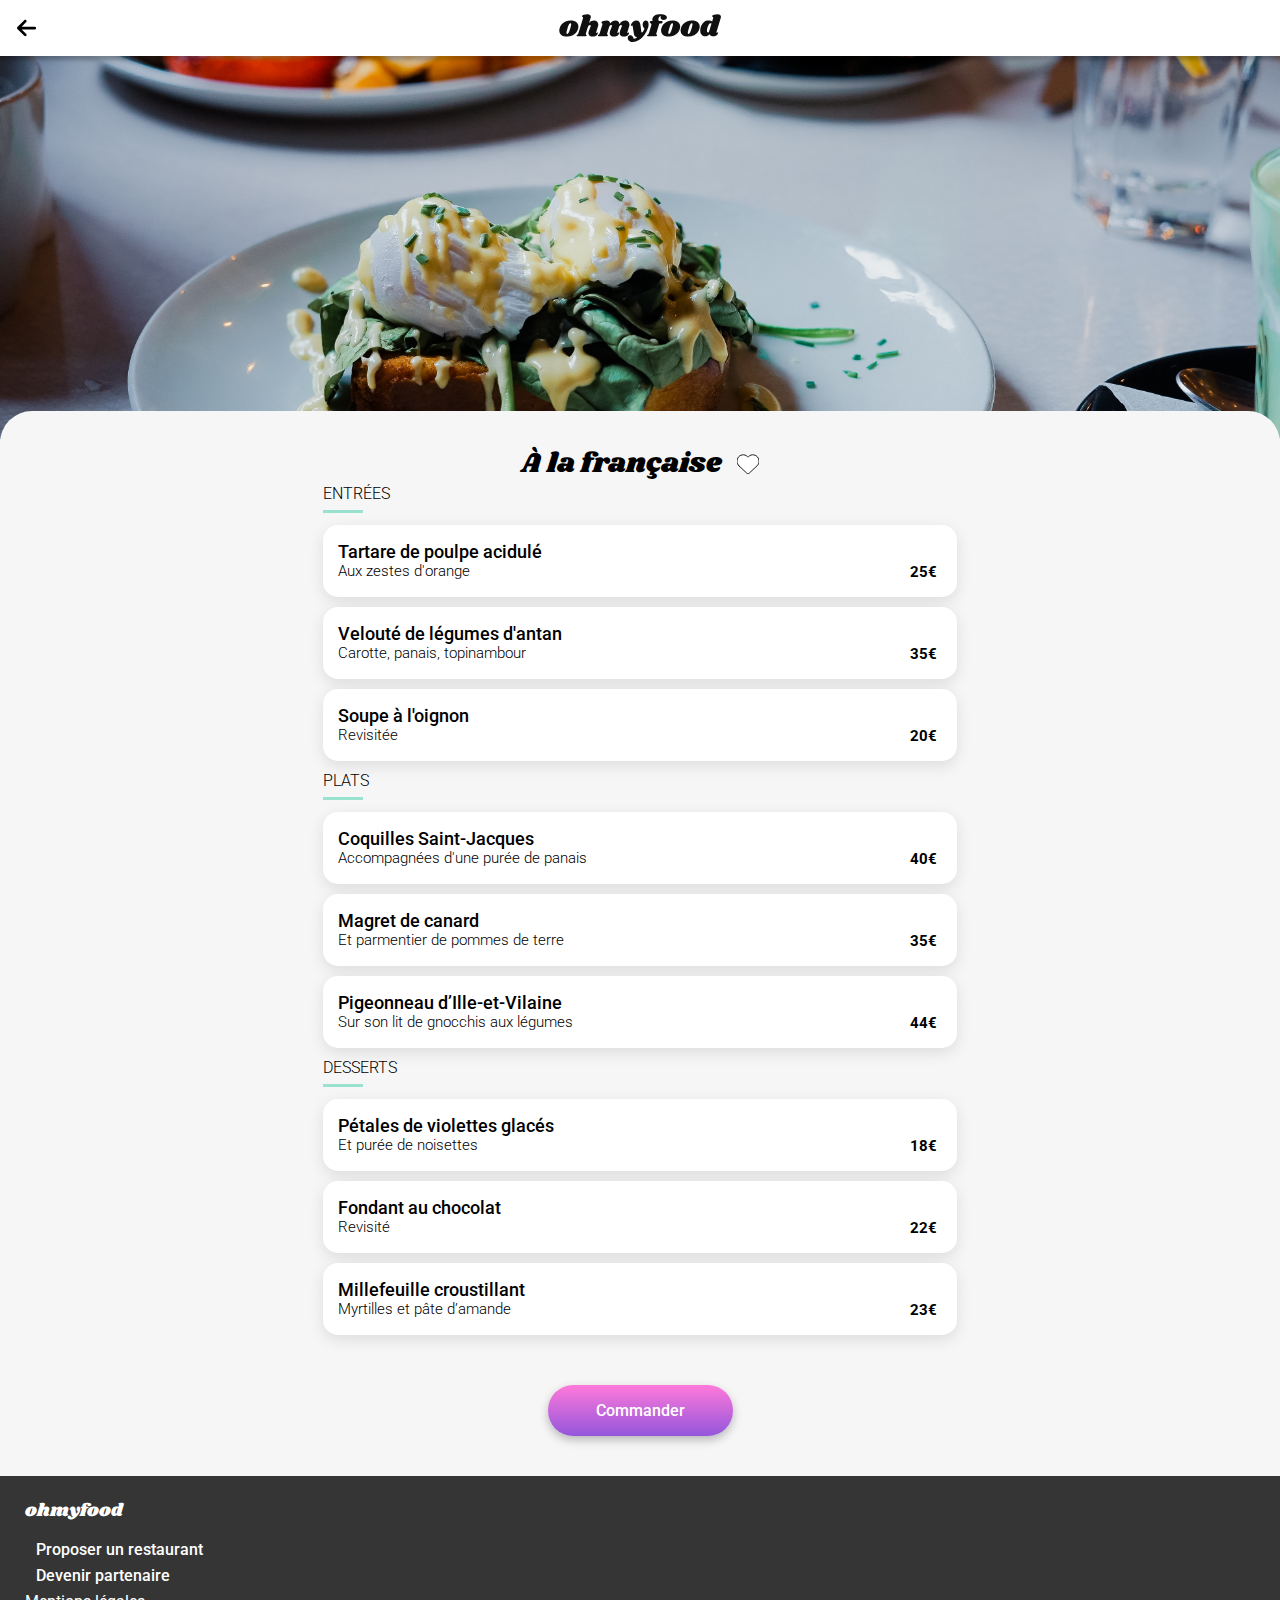
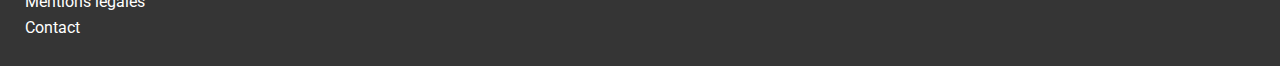
==== restaurants/lafrançaise.html @ aefb4f7b "Corriger les erreurs pour le validator W3c" ====
<!DOCTYPE html>
<html lang="fr">

<head>
    <meta charset="UTF-8">
    <meta name="viewport" content="width=device-width, initial-scale=1.0">
    <title>Projet 3</title>
    <link rel="preconnect" href="https://fonts.googleapis.com">
    <link rel="preconnect" href="https://fonts.gstatic.com" crossorigin>
    <link href="https://fonts.googleapis.com/css2?family=Roboto&family=Shrikhand&display=swap" rel="stylesheet"> 
    <link rel="stylesheet" href="https://cdnjs.cloudflare.com/ajax/libs/font-awesome/6.5.1/css/all.min.css" integrity="sha512-DTOQO9RWCH3ppGqcWaEA1BIZOC6xxalwEsw9c2QQeAIftl+Vegovlnee1c9QX4TctnWMn13TZye+giMm8e2LwA==" crossorigin="anonymous" referrerpolicy="no-referrer" />
    <link rel="stylesheet" href="../sass/main.css">
</head>
<body>
    <header class="header__restaurant">
        <a href="../index.html" class="header__restaurant__link">
            <svg xmlns="http://www.w3.org/2000/svg" viewBox="0 0 448 512">
                <path d="M9.4 233.4c-12.5 12.5-12.5 32.8 0 45.3l160 160c12.5 12.5 32.8 12.5 45.3 0s12.5-32.8 0-45.3L109.2 288 416 288c17.7 0 32-14.3 32-32s-14.3-32-32-32l-306.7 0L214.6 118.6c12.5-12.5 12.5-32.8 0-45.3s-32.8-12.5-45.3 0l-160 160z"/>
            </svg>
        </a> 
        <article class="header__restaurant__logo">
            <img src="../images/logo/ohmyfood@2x.svg" alt="logo" width="162" height="44">
        </article>
    </header>
    <main class="restaurants">
       <div class="restaurants__hero">
            <img src="../images/restaurants/toa-heftiba-DQKerTsQwi0-unsplash.jpg" alt="Assiete avec un plat et une main qui la tient" height="275">
       </div>
       <section class="restaurants__menu">
            <article class="restaurants__menu__headline">
                <h1 class="restaurants__menu__headline__title">À la française</h1>
                <input type="checkbox" class="restaurants__menu__headline__checkbox" id="checkbox1" />
                    <label for="checkbox1">   
                        <svg xmlns="http://www.w3.org/2000/svg" viewBox="0 0 512 512">
                            <path fill="white" stroke="black" stroke-width="20" stroke-linecap="round" stroke-linejoin="round" stroke-miterlimit="10" d="M47.6 300.4L228.3 469.1c7.5 7 17.4 10.9 27.7 10.9s20.2-3.9 27.7-10.9L464.4 300.4c30.4-28.3 47.6-68 47.6-109.5v-5.8c0-69.9-50.5-129.5-119.4-141C347 36.5 300.6 51.4 268 84L256 96 244 84c-32.6-32.6-79-47.5-124.6-39.9C50.5 55.6 0 115.2 0 185.1v5.8c0 41.5 17.2 81.2 47.6 109.5z"/>
                            <defs>
                                <linearGradient id="gradient-horizontal" x2="0" y2="1">
                                    <stop offset="0%" stop-color="#9356dc" />
                                    <stop offset="100%" stop-color="#ff79da" />
                                </linearGradient>
                            </defs>
                        </svg>
                    </label>
            </article>
            <article class="restaurants__menu__entree">
                <h2 class="restaurants__menu__entree__title">Entrées</h2>
                <input type="checkbox" class="restaurants__menu__entree__checkbox" id="checkboxentree1"/>
                <label for="checkboxentree1" class="restaurants__menu__entree__card">
                    <span class="restaurants__menu__entree__card__info">
                        <span class="restaurants__menu__entree__card__info__title">Tartare de poulpe acidulé</span>
                        <span class="restaurants__menu__entree__card__info__subtitle">Aux zestes d'orange</span>
                    </span>
                    <span class="restaurants__menu__entree__card__price">
                        <span>25€</span>
                    </span>
                    <span class="restaurants__menu__entree__card__check">
                        <i class="fa-solid fa-circle-check"></i>
                    </span>
                </label>
                <input type="checkbox" class="restaurants__menu__entree__checkbox" id="checkboxentree2"/>
                <label for="checkboxentree2" class="restaurants__menu__entree__card">
                    <span class="restaurants__menu__entree__card__info">
                        <span class="restaurants__menu__entree__card__info__title">Velouté de légumes d'antan</span>
                        <span class="restaurants__menu__entree__card__info__subtitle">Carotte, panais, topinambour</span>
                    </span>
                    <span class="restaurants__menu__entree__card__price">
                        <span>35€</span>
                    </span>
                    <span class="restaurants__menu__entree__card__check">
                        <i class="fa-solid fa-circle-check"></i>
                    </span>
                </label>
                <input type="checkbox" class="restaurants__menu__entree__checkbox" id="checkboxentree3"/>
                <label for="checkboxentree3" class="restaurants__menu__entree__card">
                    <span class="restaurants__menu__entree__card__info">
                        <span class="restaurants__menu__entree__card__info__title">Soupe à l'oignon</span>
                        <span class="restaurants__menu__entree__card__info__subtitle">Revisitée</span>
                    </span>
                    <span class="restaurants__menu__entree__card__price">
                        <span>20€</span>
                    </span>
                    <span class="restaurants__menu__entree__card__check">
                        <i class="fa-solid fa-circle-check"></i>
                    </span>
                </label>
            </article>
            <article class="restaurants__menu__main">
                <h2 class="restaurants__menu__main__title">Plats</h2>
                <input type="checkbox" class="restaurants__menu__main__checkbox" id="checkboxmain1"/>
                <label for="checkboxmain1" class="restaurants__menu__main__card">
                    <span class="restaurants__menu__main__card__info">
                        <span class="restaurants__menu__main__card__info__title">Coquilles Saint-Jacques</span>
                        <span class="restaurants__menu__main__card__info__subtitle">Accompagnées d'une purée de panais</span>
                    </span>
                    <span class="restaurants__menu__main__card__price">
                        <span>40€</span>
                    </span>
                    <span class="restaurants__menu__main__card__check">
                        <i class="fa-solid fa-circle-check"></i>
                    </span>
                </label>
                <input type="checkbox" class="restaurants__menu__main__checkbox" id="checkboxmain2"/>
                <label for="checkboxmain2" class="restaurants__menu__main__card">
                    <span class="restaurants__menu__main__card__info">
                        <span class="restaurants__menu__main__card__info__title">Magret de canard</span>
                        <span class="restaurants__menu__main__card__info__subtitle">Et parmentier de pommes de terre</span>
                    </span>
                    <span class="restaurants__menu__main__card__price">
                        <span>35€</span>
                    </span>
                    <span class="restaurants__menu__main__card__check">
                        <i class="fa-solid fa-circle-check"></i>
                    </span>
                </label>
                <input type="checkbox" class="restaurants__menu__main__checkbox" id="checkboxmain3"/>
                <label for="checkboxmain3" class="restaurants__menu__main__card">
                    <span class="restaurants__menu__main__card__info">
                        <span class="restaurants__menu__main__card__info__title">Pigeonneau d’Ille-et-Vilaine</span>
                        <span class="restaurants__menu__main__card__info__subtitle">Sur son lit de gnocchis aux légumes</span>
                    </span>
                    <span class="restaurants__menu__main__card__price">
                        <span>44€</span>
                    </span>
                    <span class="restaurants__menu__main__card__check">
                        <i class="fa-solid fa-circle-check"></i>
                    </span>
                </label>
            </article>
            <article class="restaurants__menu__dessert">
                <h2 class="restaurants__menu__dessert__title">Desserts</h2>
                <input type="checkbox" class="restaurants__menu__dessert__checkbox" id="checkboxdessert1"/>
                <label for="checkboxdessert1" class="restaurants__menu__dessert__card">
                    <span class="restaurants__menu__dessert__card__info">
                        <span class="restaurants__menu__dessert__card__info__title">Pétales de violettes glacés</span>
                        <span class="restaurants__menu__dessert__card__info__subtitle">Et purée de noisettes</span>
                    </span>
                    <span class="restaurants__menu__dessert__card__price">
                        <span>18€</span>
                    </span>
                    <span class="restaurants__menu__dessert__card__check">
                        <i class="fa-solid fa-circle-check"></i>
                    </span>
                </label>
                <input type="checkbox" class="restaurants__menu__dessert__checkbox" id="checkboxdessert2"/>
                <label for="checkboxdessert2" class="restaurants__menu__dessert__card">
                    <span class="restaurants__menu__dessert__card__info">
                        <span class="restaurants__menu__dessert__card__info__title">Fondant au chocolat</span>
                        <span class="restaurants__menu__dessert__card__info__subtitle">Revisité</span>
                    </span>
                    <span class="restaurants__menu__dessert__card__price">
                        <span>22€</span>
                    </span>
                    <span class="restaurants__menu__dessert__card__check">
                        <i class="fa-solid fa-circle-check"></i>
                    </span>
                </label>
                <input type="checkbox" class="restaurants__menu__dessert__checkbox" id="checkboxdessert3"/>
                <label for="checkboxdessert3" class="restaurants__menu__dessert__card">
                    <span class="restaurants__menu__dessert__card__info">
                        <span class="restaurants__menu__dessert__card__info__title">Millefeuille croustillant</span>
                        <span class="restaurants__menu__dessert__card__info__subtitle">Myrtilles et pâte d’amande</span>
                    </span>
                    <span class="restaurants__menu__dessert__card__price">
                        <span>23€</span>
                    </span>
                    <span class="restaurants__menu__dessert__card__check">
                        <i class="fa-solid fa-circle-check"></i>
                    </span>
                </label>
            </article>
            <a href="#" class="restaurants__menu__link">Commander</a>
       </section>
    </main>
    <footer class="footer">
        <h2 class="footer__title">ohmyfood</h2>
        <div class="footer__menu">
            <ul class="footer__menu__content">
                <li><a class="footer__menu__content--gras" href="#"><span><i class="fa-solid fa-utensils"></i></span>Proposer un restaurant</a></li>
                <li><a class="footer__menu__content--gras" href="#"><span><i class="fa-solid fa-handshake-angle"></i></span>Devenir partenaire</a></li>
                <li><a href="#">Mentions légales</a></li>
                <li><a href="#">Contact</a></li>
            </ul>
        </div>
    </footer>
</body>
</html>
---- sass/main.css ----
@import url(https://fonts.googleapis.com/css2?family=Roboto:wght@300;400;500&family=Shrikhand&display=swap);
body {
  margin: 0;
  background-color: #F6F6F6;
}

h1, h2, h3, p {
  margin: 0;
}

h1 {
  font-family: "Roboto", sans-serif;
  font-size: 24px;
  font-weight: 700;
}

h2 {
  font-family: "Roboto", sans-serif;
  font-size: 24px;
  font-weight: 700;
}

h3 {
  font-family: "Roboto", sans-serif;
  font-size: 18px;
  font-weight: 700;
  color: #000;
}

p, a {
  font-family: "Roboto", sans-serif;
}

@media (min-width: 1440px) {
  section {
    max-width: 1080px;
    margin: auto;
  }
}
.loader {
  position: fixed;
  display: grid;
  inset: 0;
  z-index: 20;
  animation: start 300ms forwards 2s;
  transform-origin: center;
}
.loader__background--glass {
  height: 100vh;
  width: 100vw;
  display: flex;
  -webkit-backdrop-filter: blur(10px);
          backdrop-filter: blur(10px);
}
.loader__circle {
  margin: auto;
  width: 250px;
  height: 250px;
  border-radius: 50%;
  animation: circle 2s linear infinite;
}
.loader__circle:before, .loader__circle:after {
  content: "";
  position: absolute;
  border-radius: 50%;
  border: 7px solid transparent;
}
.loader__circle:before {
  top: 30px;
  left: 30px;
  right: 30px;
  bottom: 30px;
  border-top-color: #99e2d0;
  animation: circle 1.5s linear 4.5s infinite;
}
.loader__circle:after {
  top: 30px;
  left: 30px;
  right: 30px;
  bottom: 30px;
  border-top-color: #008766;
  animation: circle 1.5s linear infinite;
}

@keyframes circle {
  0% {
    transform: rotate(0deg);
  }
  100% {
    transform: rotate(360deg);
  }
}
@keyframes start {
  0% {
    transform: scale(1);
  }
  100% {
    transform: scale(0);
    display: none;
  }
}
.header {
  box-shadow: 0px 4px 4px 0px rgba(0, 0, 0, 0.2509803922);
  position: fixed;
  top: 0;
  left: 0;
  width: 100%;
  background-color: #fff;
  z-index: 10;
}
.header__logo {
  display: flex;
  justify-content: center;
  padding: 13px 0;
  box-shadow: 0px 2px 4px 0px rgba(0, 0, 0, 0.1490196078);
  position: relative;
  z-index: 2;
}
.header__localisation {
  display: flex;
  justify-content: center;
  background-color: #EAEAEA;
  z-index: 1;
  padding: 15px 0;
}
.header__localisation__value {
  display: flex;
  flex-direction: row;
  align-items: center;
  -moz-column-gap: 17px;
       column-gap: 17px;
}
.header__localisation__value p {
  font-family: "Roboto", sans-serif;
  font-weight: 500;
}

main {
  margin-top: 121px;
}

.hero {
  padding: 50px 20px;
  text-align: center;
}
.hero > * {
  margin-bottom: 25px;
}
.hero__title {
  margin-bottom: 26px;
}
@media (min-width: 1440px) {
  .hero__title {
    font-size: 40px;
  }
}
.hero__subtitle {
  font-family: "Roboto", sans-serif;
  font-size: 18px;
  font-weight: 300;
  color: #353535;
  line-height: 21px;
}
.hero__link {
  display: inline-block;
  text-align: center;
  text-decoration: none;
  color: #FFF;
  font-family: "Roboto", sans-serif;
  font-size: 16px;
  font-weight: 500;
  margin-bottom: 0;
  padding: 13px 19px;
  box-shadow: 0px 4px 10px 0px rgba(0, 0, 0, 0.2509803922);
  border-radius: 25px;
  background: linear-gradient(0deg, rgb(147, 86, 220) 0%, rgb(255, 121, 218) 100%);
  transition: 0.2s ease-in-out;
  opacity: 100%;
}
.hero__link:hover {
  opacity: 85%;
  box-shadow: 0px 6px 10px 0px rgba(0, 0, 0, 0.2509803922);
}

.working {
  padding: 50px 20px;
  background-color: #FFF;
}
.working__section__title {
  margin-bottom: 26px;
}
@media (min-width: 1024px) {
  .working__section__title {
    grid-area: A;
  }
}
.working__section__cards {
  display: flex;
  flex-direction: row;
  background-color: #F6F6F6;
  margin-bottom: 25px;
  padding: 28px 38px;
  box-shadow: 0px 4px 15px 0px rgba(0, 0, 0, 0.1490196078);
  border-radius: 20px;
  position: relative;
  z-index: 1;
}
.working__section__cards__number {
  display: flex;
  justify-content: center;
  align-items: center;
  width: 24px;
  height: 24px;
  background-color: #9356DC;
  border-radius: 100%;
  position: absolute;
  left: -12px;
  top: calc(50% - 12px);
}
.working__section__cards__number p {
  font-family: "Roboto", sans-serif;
  font-weight: 500;
  font-size: 14px;
  color: #FFF;
}
.working__section__cards__content {
  display: flex;
  flex-direction: row;
  -moz-column-gap: 27px;
       column-gap: 27px;
}
.working__section__cards__content__title {
  font-family: "Roboto", sans-serif;
  font-size: 16px;
  font-weight: 500;
}
@media (max-width: 340px) {
  .working__section__cards__content__title {
    font-size: 14px;
  }
}
@media (min-width: 1024px) {
  .working__section {
    display: grid;
    grid-template-areas: "A A A" "B B B";
    -moz-column-gap: 20px;
         column-gap: 20px;
  }
}

.working i {
  color: #7E7E7E;
}

.working i.purple {
  color: #9356DC;
}

.new {
  position: relative;
}

.new::after {
  content: "Nouveau";
  display: inline-block;
  position: absolute;
  top: 10px;
  right: 10px;
  color: #008766;
  background-color: #99e2d0;
  padding: 7px 9px;
  font-family: "Roboto", sans-serif;
  font-size: 14px;
  font-weight: 500;
  border-radius: 2px;
}

.restaurant {
  padding: 50px 17px;
}
.restaurant__title {
  margin-bottom: 26px;
}
@media (min-width: 1024px) {
  .restaurant__title {
    grid-area: A;
  }
}
.restaurant__cards {
  display: flex;
  flex-direction: column;
  margin-bottom: 18px;
}
.restaurant__cards__content {
  background-color: #FFF;
  border-radius: 15px;
  text-decoration: none;
  width: 100%;
  height: 252px;
  position: relative;
}
@media (max-width: 374px) {
  .restaurant__cards__content {
    max-width: 286px;
  }
}
.restaurant__cards__content__link {
  position: absolute;
  width: 100%;
  height: 100%;
  top: 0;
  left: 0;
  z-index: 1;
}
.restaurant__cards__content img {
  border-top-right-radius: 15px;
  border-top-left-radius: 15px;
  width: 100%;
  height: 174px;
  -o-object-fit: cover;
     object-fit: cover;
}
@media (max-width: 374px) {
  .restaurant__cards__content img {
    max-width: 100%;
  }
}
.restaurant__cards__content__info {
  display: grid;
  grid-template-areas: "A A B" "C C B";
  padding: 16px;
}
.restaurant__cards__content__info__title {
  display: inline-block;
  grid-area: A;
}
.restaurant__cards__content__info__subtitle {
  grid-area: C;
  font-family: "Roboto", sans-serif;
  font-size: 17px;
  font-weight: 300;
  color: #000;
}
.restaurant__cards__content__info__checkbox {
  display: none;
}
.restaurant__cards__content__info__checkbox:checked + label svg path {
  fill: url("#gradient-horizontal");
  stroke: none;
}
.restaurant__cards__content__info label {
  display: flex;
  justify-content: center;
  align-items: center;
  justify-self: flex-end;
  overflow: visible;
  top: calc(50% - 11px);
  position: relative;
  grid-area: B;
  width: 22px;
  height: 22px;
  cursor: pointer;
  z-index: 3;
}
@media (min-width: 1024px) {
  .restaurant {
    display: grid;
    grid-template-areas: "A A" "B B" "B B";
    -moz-column-gap: 20px;
         column-gap: 20px;
  }
}

.footer {
  background-color: #353535;
  padding: 22px 25px;
}
.footer__title {
  font-family: "Shrikhand", sans-serif;
  font-size: 18px;
  font-weight: 400;
  color: #FFF;
}
@media (min-width: 1441px) {
  .footer__title {
    grid-column: 2;
    grid-row: 1;
    justify-self: flex-end;
    align-self: flex-end;
  }
}
@media (min-width: 1441px) {
  .footer__menu {
    grid-column: 1;
    grid-row: 1;
    justify-self: flex-end;
  }
}
.footer__menu__content {
  list-style-type: none;
  margin-bottom: 0;
  padding-left: 0;
}
@media (min-width: 1441px) {
  .footer__menu__content {
    display: flex;
    flex-direction: row;
    align-items: flex-end;
  }
}
@media (min-width: 1441px) {
  .footer__menu__content li:nth-child(2) {
    margin-right: 30px;
  }
}
.footer__menu__content li a {
  display: inline-block;
  text-decoration: none;
  color: #FFF;
  margin-bottom: 7px;
}
@media (min-width: 1441px) {
  .footer__menu__content li a {
    margin-right: 7px;
    margin-bottom: 0;
  }
}
.footer__menu__content--gras {
  font-weight: 500;
}
.footer__menu__content--gras span {
  margin-right: 11px;
}
@media (min-width: 1441px) {
  .footer {
    display: grid;
    grid-template-columns: 90% 1fr;
    grid-template-rows: auto;
    -moz-column-gap: 20px;
         column-gap: 20px;
    padding: 55px 25px 30px 0;
  }
}

.header__restaurant {
  box-shadow: 0px 4px 4px 0px rgba(0, 0, 0, 0.2509803922);
  position: fixed;
  top: 0;
  left: 0;
  width: 100%;
  background-color: #fff;
  z-index: 10;
  display: flex;
  flex-direction: row;
  align-items: center;
}
.header__restaurant__logo {
  display: grid;
  justify-content: center;
  position: absolute;
  z-index: 2;
  left: calc(50% - 81px);
}
.header__restaurant a {
  display: flex;
  top: calc(50% - 11px);
  position: relative;
  width: 22px;
  height: 22px;
  margin: 0 45px 0 17px;
  padding: 17px 0;
}

.restaurants {
  background-color: #FFF;
  margin-top: 56px;
}
.restaurants__hero img {
  -o-object-fit: cover;
     object-fit: cover;
  width: 100%;
}
@media (min-width: 410px) {
  .restaurants__hero img {
    height: 100%;
  }
}
@media (min-width: 1024px) {
  .restaurants__hero img {
    height: 383px;
  }
}
.restaurants__menu {
  display: grid;
  background-color: #F6F6F6;
  border-top-right-radius: 32px;
  border-top-left-radius: 32px;
  margin-top: -32px;
  z-index: 3;
  position: relative;
}
.restaurants__menu__headline {
  display: flex;
  flex-direction: row;
  justify-content: space-between;
  align-items: center;
  padding: 32px 17px 0 17px;
}
@media (min-width: 1024px) {
  .restaurants__menu__headline {
    justify-content: center;
  }
}
.restaurants__menu__headline__title {
  font-family: "Shrikhand", sans-serif;
  font-size: 28px;
  font-weight: 400;
  margin-right: 15px;
}
.restaurants__menu__headline__checkbox {
  display: none;
}
.restaurants__menu__headline__checkbox:checked + label svg path {
  fill: url(".gradient-horizontal");
  stroke: none;
}
.restaurants__menu__headline label {
  display: flex;
  justify-content: center;
  align-items: center;
  justify-self: flex-end;
  overflow: visible;
  position: relative;
  grid-area: B;
  width: 22px;
  height: 22px;
  cursor: pointer;
}
.restaurants__menu__entree, .restaurants__menu__main, .restaurants__menu__dessert {
  margin-top: 30px;
  margin-left: 13px;
  margin-right: 13px;
}
@media (min-width: 1024px) {
  .restaurants__menu__entree, .restaurants__menu__main, .restaurants__menu__dessert {
    width: 634px;
    margin: 0 auto;
  }
}
.restaurants__menu__entree__title, .restaurants__menu__main__title, .restaurants__menu__dessert__title {
  font-family: "Roboto", sans-serif;
  font-size: 16px;
  font-weight: 300;
  text-transform: uppercase;
  position: relative;
  margin-bottom: 22px;
}
.restaurants__menu__entree__title:after, .restaurants__menu__main__title:after, .restaurants__menu__dessert__title:after {
  content: "";
  width: 40px;
  height: 3px;
  background-color: #99e2d0;
  position: absolute;
  bottom: -10px;
  left: 0;
}
.restaurants__menu__entree__checkbox, .restaurants__menu__main__checkbox, .restaurants__menu__dessert__checkbox {
  display: none;
}
.restaurants__menu__entree__checkbox:checked + label span:last-child, .restaurants__menu__main__checkbox:checked + label span:last-child, .restaurants__menu__dessert__checkbox:checked + label span:last-child {
  margin-right: 0px;
}
.restaurants__menu__entree__card, .restaurants__menu__main__card, .restaurants__menu__dessert__card {
  display: flex;
  flex-direction: row;
  background-color: #FFFFFF;
  box-shadow: 0px 4.0114941597px 15.0431032181px 0px rgba(0, 0, 0, 0.1019607843);
  border-radius: 15px;
  margin-bottom: 10px;
  row-gap: 5px;
  -moz-column-gap: 5px;
       column-gap: 5px;
  max-height: 72px;
  max-width: 294px;
  overflow: hidden;
  cursor: pointer;
}
@media (min-width: 375px) {
  .restaurants__menu__entree__card, .restaurants__menu__main__card, .restaurants__menu__dessert__card {
    max-width: 349px;
  }
}
@media (min-width: 425px) {
  .restaurants__menu__entree__card, .restaurants__menu__main__card, .restaurants__menu__dessert__card {
    max-width: 100%;
  }
}
.restaurants__menu__entree__card__info, .restaurants__menu__main__card__info, .restaurants__menu__dessert__card__info {
  display: flex;
  flex-direction: column;
  flex: 1;
  padding: 16px 0px 16px 15px;
  white-space: nowrap;
  overflow-x: hidden;
  text-overflow: ellipsis;
}
.restaurants__menu__entree__card__info__title, .restaurants__menu__main__card__info__title, .restaurants__menu__dessert__card__info__title {
  font-family: "Roboto", sans-serif;
  font-size: 18px;
  font-weight: 500;
  display: inline-block;
  overflow-x: hidden;
  text-overflow: ellipsis;
  white-space: nowrap;
}
.restaurants__menu__entree__card__info__subtitle, .restaurants__menu__main__card__info__subtitle, .restaurants__menu__dessert__card__info__subtitle {
  font-family: "Roboto", sans-serif;
  font-size: 15px;
  font-weight: 300;
  color: #000;
  overflow-x: hidden;
  text-overflow: ellipsis;
  white-space: nowrap;
}
.restaurants__menu__entree__card__price, .restaurants__menu__main__card__price, .restaurants__menu__dessert__card__price {
  font-family: "Roboto", sans-serif;
  font-size: 15px;
  font-weight: 700;
  display: flex;
  justify-content: center;
  align-items: flex-end;
  justify-self: flex-end;
  padding: 16px 15px 16px 0px;
}
.restaurants__menu__entree__card__check, .restaurants__menu__main__card__check, .restaurants__menu__dessert__card__check {
  background-color: #99e2d0;
  display: flex;
  justify-content: center;
  align-items: center;
  transition: 0.5s ease-in-out;
  height: 72px;
  width: 49px;
  margin-right: -49px;
}
.restaurants__menu__entree__card__check i, .restaurants__menu__main__card__check i, .restaurants__menu__dessert__card__check i {
  color: #FFF;
  font-size: 20px;
}
.restaurants__menu__link {
  display: inline-block;
  text-align: center;
  text-decoration: none;
  color: #FFF;
  font-family: "Roboto", sans-serif;
  font-size: 16px;
  font-weight: 500;
  margin: 40px auto;
  padding: 16px 48px;
  box-shadow: 0px 4px 10px 0px rgba(0, 0, 0, 0.2509803922);
  border-radius: 25px;
  background: linear-gradient(0deg, rgb(147, 86, 220) 0%, rgb(255, 121, 218) 100%);
  transition: 0.2s ease-in-out;
  opacity: 100%;
}
.restaurants__menu__link:hover {
  opacity: 85%;
  box-shadow: 0px 6px 10px 0px rgba(0, 0, 0, 0.2509803922);
}/*# sourceMappingURL=main.css.map */
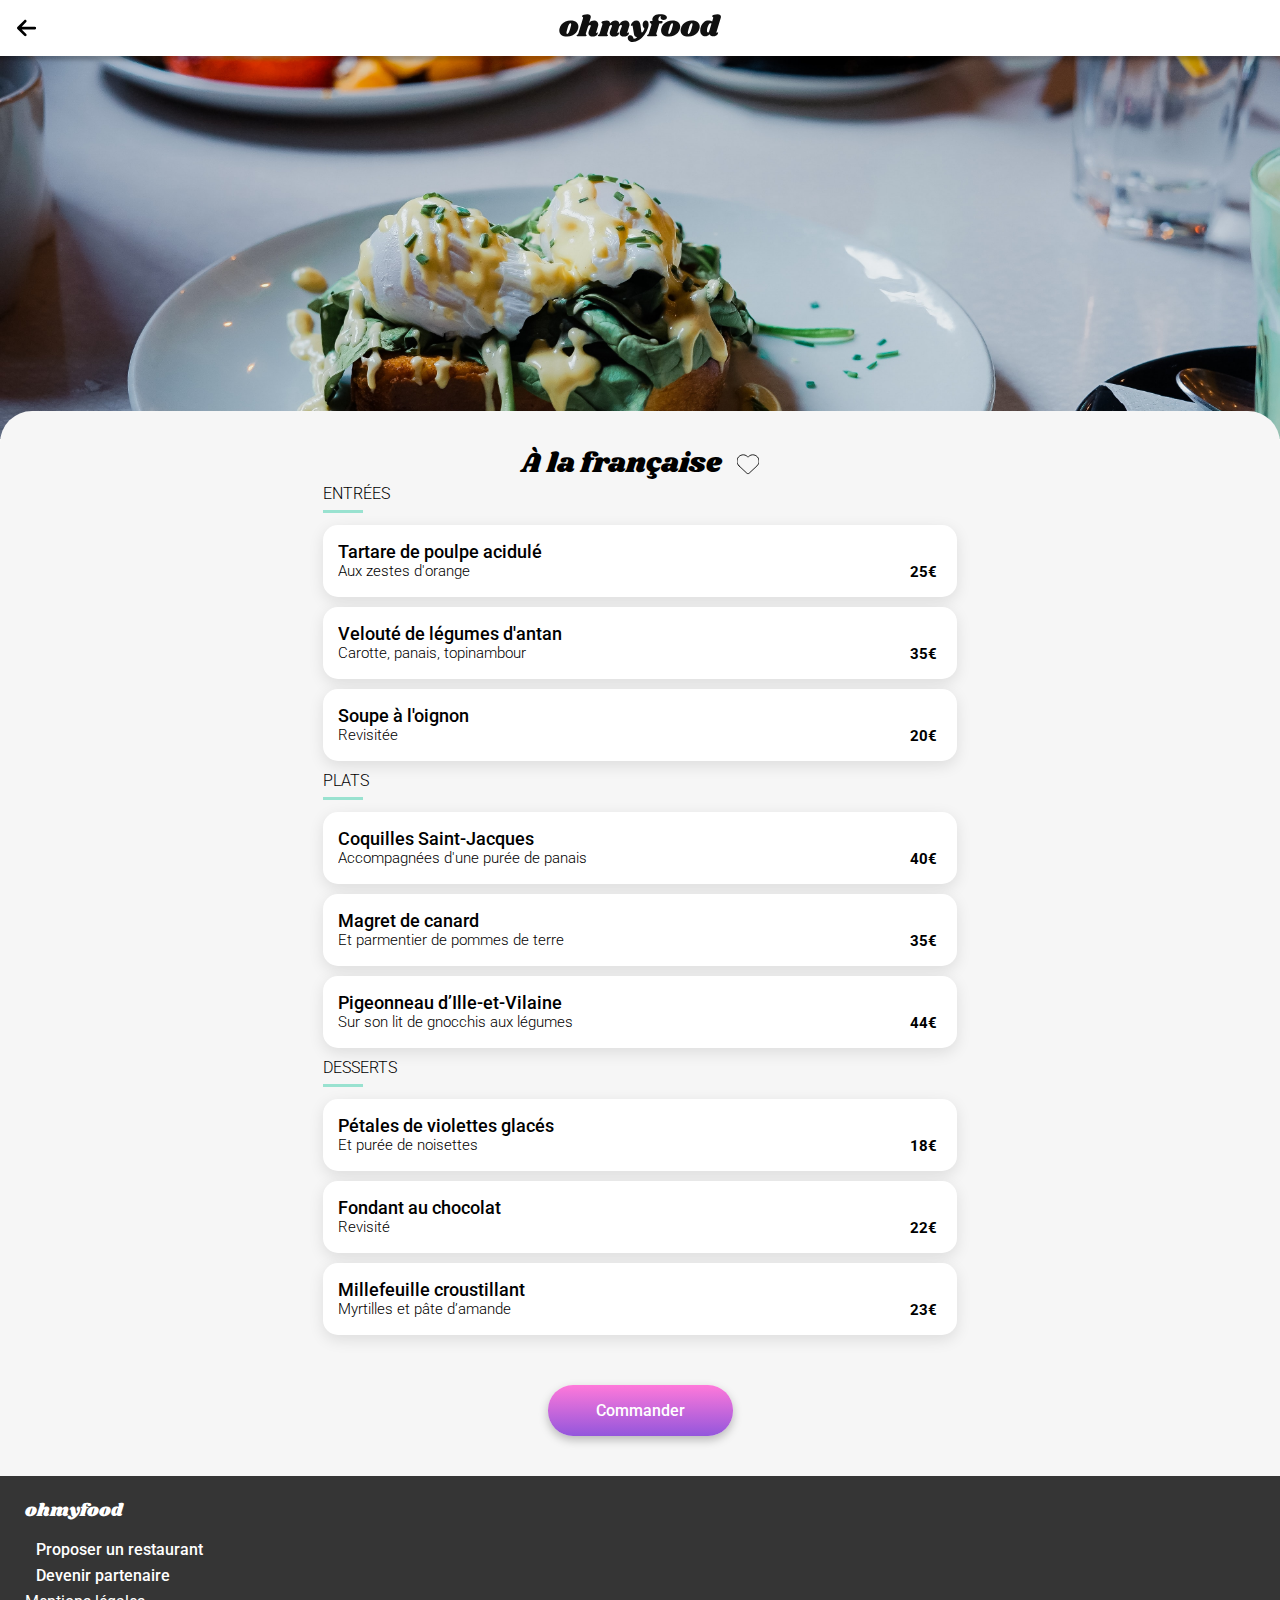
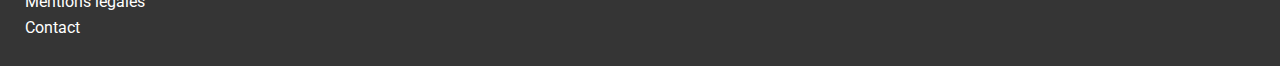
==== commit 43dc9811: "Livrables soutenance modifiés" ====
--- a/restaurants/lafrançaise.html
+++ b/restaurants/lafrançaise.html
@@ -10,6 +10,7 @@
     <link href="https://fonts.googleapis.com/css2?family=Roboto&family=Shrikhand&display=swap" rel="stylesheet"> 
     <link rel="stylesheet" href="https://cdnjs.cloudflare.com/ajax/libs/font-awesome/6.5.1/css/all.min.css" integrity="sha512-DTOQO9RWCH3ppGqcWaEA1BIZOC6xxalwEsw9c2QQeAIftl+Vegovlnee1c9QX4TctnWMn13TZye+giMm8e2LwA==" crossorigin="anonymous" referrerpolicy="no-referrer" />
     <link rel="stylesheet" href="../sass/main.css">
+    <link rel="stylesheet" href="../sass/restaurants.css">
 </head>
 <body>
     <header class="header__restaurant">
@@ -32,7 +33,7 @@
                 <input type="checkbox" class="restaurants__menu__headline__checkbox" id="checkbox1" />
                     <label for="checkbox1">   
                         <svg xmlns="http://www.w3.org/2000/svg" viewBox="0 0 512 512">
-                            <path fill="white" stroke="black" stroke-width="20" stroke-linecap="round" stroke-linejoin="round" stroke-miterlimit="10" d="M47.6 300.4L228.3 469.1c7.5 7 17.4 10.9 27.7 10.9s20.2-3.9 27.7-10.9L464.4 300.4c30.4-28.3 47.6-68 47.6-109.5v-5.8c0-69.9-50.5-129.5-119.4-141C347 36.5 300.6 51.4 268 84L256 96 244 84c-32.6-32.6-79-47.5-124.6-39.9C50.5 55.6 0 115.2 0 185.1v5.8c0 41.5 17.2 81.2 47.6 109.5z"/>
+                            <path fill="url(#gradient-horizontal)" fill-opacity="0" stroke="black" stroke-opacity="1" stroke-width="20" stroke-linecap="round" stroke-linejoin="round" stroke-miterlimit="10" d="M47.6 300.4L228.3 469.1c7.5 7 17.4 10.9 27.7 10.9s20.2-3.9 27.7-10.9L464.4 300.4c30.4-28.3 47.6-68 47.6-109.5v-5.8c0-69.9-50.5-129.5-119.4-141C347 36.5 300.6 51.4 268 84L256 96 244 84c-32.6-32.6-79-47.5-124.6-39.9C50.5 55.6 0 115.2 0 185.1v5.8c0 41.5 17.2 81.2 47.6 109.5z"/>
                             <defs>
                                 <linearGradient id="gradient-horizontal" x2="0" y2="1">
                                     <stop offset="0%" stop-color="#9356dc" />
@@ -42,7 +43,7 @@
                         </svg>
                     </label>
             </article>
-            <article class="restaurants__menu__entree">
+            <article class="restaurants__menu__entree fadeInLeftEntree">
                 <h2 class="restaurants__menu__entree__title">Entrées</h2>
                 <input type="checkbox" class="restaurants__menu__entree__checkbox" id="checkboxentree1"/>
                 <label for="checkboxentree1" class="restaurants__menu__entree__card">
@@ -84,7 +85,7 @@
                     </span>
                 </label>
             </article>
-            <article class="restaurants__menu__main">
+            <article class="restaurants__menu__main fadeInLeftMain">
                 <h2 class="restaurants__menu__main__title">Plats</h2>
                 <input type="checkbox" class="restaurants__menu__main__checkbox" id="checkboxmain1"/>
                 <label for="checkboxmain1" class="restaurants__menu__main__card">
@@ -126,7 +127,7 @@
                     </span>
                 </label>
             </article>
-            <article class="restaurants__menu__dessert">
+            <article class="restaurants__menu__dessert fadeInLeftDessert">
                 <h2 class="restaurants__menu__dessert__title">Desserts</h2>
                 <input type="checkbox" class="restaurants__menu__dessert__checkbox" id="checkboxdessert1"/>
                 <label for="checkboxdessert1" class="restaurants__menu__dessert__card">
--- a/sass/main.css
+++ b/sass/main.css
@@ -259,8 +259,7 @@
 .new {
   position: relative;
 }
-
-.new::after {
+.new:after {
   content: "Nouveau";
   display: inline-block;
   position: absolute;
@@ -345,8 +344,8 @@
   display: none;
 }
 .restaurant__cards__content__info__checkbox:checked + label svg path {
-  fill: url("#gradient-horizontal");
-  stroke: none;
+  fill-opacity: 1;
+  stroke-opacity: 0;
 }
 .restaurant__cards__content__info label {
   display: flex;
@@ -362,6 +361,9 @@
   cursor: pointer;
   z-index: 3;
 }
+.restaurant__cards__content__info label svg path {
+  transition: all 2s;
+}
 @media (min-width: 1024px) {
   .restaurant {
     display: grid;
@@ -440,229 +442,4 @@
          column-gap: 20px;
     padding: 55px 25px 30px 0;
   }
-}
-
-.header__restaurant {
-  box-shadow: 0px 4px 4px 0px rgba(0, 0, 0, 0.2509803922);
-  position: fixed;
-  top: 0;
-  left: 0;
-  width: 100%;
-  background-color: #fff;
-  z-index: 10;
-  display: flex;
-  flex-direction: row;
-  align-items: center;
-}
-.header__restaurant__logo {
-  display: grid;
-  justify-content: center;
-  position: absolute;
-  z-index: 2;
-  left: calc(50% - 81px);
-}
-.header__restaurant a {
-  display: flex;
-  top: calc(50% - 11px);
-  position: relative;
-  width: 22px;
-  height: 22px;
-  margin: 0 45px 0 17px;
-  padding: 17px 0;
-}
-
-.restaurants {
-  background-color: #FFF;
-  margin-top: 56px;
-}
-.restaurants__hero img {
-  -o-object-fit: cover;
-     object-fit: cover;
-  width: 100%;
-}
-@media (min-width: 410px) {
-  .restaurants__hero img {
-    height: 100%;
-  }
-}
-@media (min-width: 1024px) {
-  .restaurants__hero img {
-    height: 383px;
-  }
-}
-.restaurants__menu {
-  display: grid;
-  background-color: #F6F6F6;
-  border-top-right-radius: 32px;
-  border-top-left-radius: 32px;
-  margin-top: -32px;
-  z-index: 3;
-  position: relative;
-}
-.restaurants__menu__headline {
-  display: flex;
-  flex-direction: row;
-  justify-content: space-between;
-  align-items: center;
-  padding: 32px 17px 0 17px;
-}
-@media (min-width: 1024px) {
-  .restaurants__menu__headline {
-    justify-content: center;
-  }
-}
-.restaurants__menu__headline__title {
-  font-family: "Shrikhand", sans-serif;
-  font-size: 28px;
-  font-weight: 400;
-  margin-right: 15px;
-}
-.restaurants__menu__headline__checkbox {
-  display: none;
-}
-.restaurants__menu__headline__checkbox:checked + label svg path {
-  fill: url(".gradient-horizontal");
-  stroke: none;
-}
-.restaurants__menu__headline label {
-  display: flex;
-  justify-content: center;
-  align-items: center;
-  justify-self: flex-end;
-  overflow: visible;
-  position: relative;
-  grid-area: B;
-  width: 22px;
-  height: 22px;
-  cursor: pointer;
-}
-.restaurants__menu__entree, .restaurants__menu__main, .restaurants__menu__dessert {
-  margin-top: 30px;
-  margin-left: 13px;
-  margin-right: 13px;
-}
-@media (min-width: 1024px) {
-  .restaurants__menu__entree, .restaurants__menu__main, .restaurants__menu__dessert {
-    width: 634px;
-    margin: 0 auto;
-  }
-}
-.restaurants__menu__entree__title, .restaurants__menu__main__title, .restaurants__menu__dessert__title {
-  font-family: "Roboto", sans-serif;
-  font-size: 16px;
-  font-weight: 300;
-  text-transform: uppercase;
-  position: relative;
-  margin-bottom: 22px;
-}
-.restaurants__menu__entree__title:after, .restaurants__menu__main__title:after, .restaurants__menu__dessert__title:after {
-  content: "";
-  width: 40px;
-  height: 3px;
-  background-color: #99e2d0;
-  position: absolute;
-  bottom: -10px;
-  left: 0;
-}
-.restaurants__menu__entree__checkbox, .restaurants__menu__main__checkbox, .restaurants__menu__dessert__checkbox {
-  display: none;
-}
-.restaurants__menu__entree__checkbox:checked + label span:last-child, .restaurants__menu__main__checkbox:checked + label span:last-child, .restaurants__menu__dessert__checkbox:checked + label span:last-child {
-  margin-right: 0px;
-}
-.restaurants__menu__entree__card, .restaurants__menu__main__card, .restaurants__menu__dessert__card {
-  display: flex;
-  flex-direction: row;
-  background-color: #FFFFFF;
-  box-shadow: 0px 4.0114941597px 15.0431032181px 0px rgba(0, 0, 0, 0.1019607843);
-  border-radius: 15px;
-  margin-bottom: 10px;
-  row-gap: 5px;
-  -moz-column-gap: 5px;
-       column-gap: 5px;
-  max-height: 72px;
-  max-width: 294px;
-  overflow: hidden;
-  cursor: pointer;
-}
-@media (min-width: 375px) {
-  .restaurants__menu__entree__card, .restaurants__menu__main__card, .restaurants__menu__dessert__card {
-    max-width: 349px;
-  }
-}
-@media (min-width: 425px) {
-  .restaurants__menu__entree__card, .restaurants__menu__main__card, .restaurants__menu__dessert__card {
-    max-width: 100%;
-  }
-}
-.restaurants__menu__entree__card__info, .restaurants__menu__main__card__info, .restaurants__menu__dessert__card__info {
-  display: flex;
-  flex-direction: column;
-  flex: 1;
-  padding: 16px 0px 16px 15px;
-  white-space: nowrap;
-  overflow-x: hidden;
-  text-overflow: ellipsis;
-}
-.restaurants__menu__entree__card__info__title, .restaurants__menu__main__card__info__title, .restaurants__menu__dessert__card__info__title {
-  font-family: "Roboto", sans-serif;
-  font-size: 18px;
-  font-weight: 500;
-  display: inline-block;
-  overflow-x: hidden;
-  text-overflow: ellipsis;
-  white-space: nowrap;
-}
-.restaurants__menu__entree__card__info__subtitle, .restaurants__menu__main__card__info__subtitle, .restaurants__menu__dessert__card__info__subtitle {
-  font-family: "Roboto", sans-serif;
-  font-size: 15px;
-  font-weight: 300;
-  color: #000;
-  overflow-x: hidden;
-  text-overflow: ellipsis;
-  white-space: nowrap;
-}
-.restaurants__menu__entree__card__price, .restaurants__menu__main__card__price, .restaurants__menu__dessert__card__price {
-  font-family: "Roboto", sans-serif;
-  font-size: 15px;
-  font-weight: 700;
-  display: flex;
-  justify-content: center;
-  align-items: flex-end;
-  justify-self: flex-end;
-  padding: 16px 15px 16px 0px;
-}
-.restaurants__menu__entree__card__check, .restaurants__menu__main__card__check, .restaurants__menu__dessert__card__check {
-  background-color: #99e2d0;
-  display: flex;
-  justify-content: center;
-  align-items: center;
-  transition: 0.5s ease-in-out;
-  height: 72px;
-  width: 49px;
-  margin-right: -49px;
-}
-.restaurants__menu__entree__card__check i, .restaurants__menu__main__card__check i, .restaurants__menu__dessert__card__check i {
-  color: #FFF;
-  font-size: 20px;
-}
-.restaurants__menu__link {
-  display: inline-block;
-  text-align: center;
-  text-decoration: none;
-  color: #FFF;
-  font-family: "Roboto", sans-serif;
-  font-size: 16px;
-  font-weight: 500;
-  margin: 40px auto;
-  padding: 16px 48px;
-  box-shadow: 0px 4px 10px 0px rgba(0, 0, 0, 0.2509803922);
-  border-radius: 25px;
-  background: linear-gradient(0deg, rgb(147, 86, 220) 0%, rgb(255, 121, 218) 100%);
-  transition: 0.2s ease-in-out;
-  opacity: 100%;
-}
-.restaurants__menu__link:hover {
-  opacity: 85%;
-  box-shadow: 0px 6px 10px 0px rgba(0, 0, 0, 0.2509803922);
 }/*# sourceMappingURL=main.css.map */--- a/sass/restaurants.css
+++ b/sass/restaurants.css
@@ -0,0 +1,300 @@
+@import url(https://fonts.googleapis.com/css2?family=Roboto:wght@300;400;500&family=Shrikhand&display=swap);
+body {
+  margin: 0;
+  background-color: #F6F6F6;
+}
+
+h1, h2, h3, p {
+  margin: 0;
+}
+
+h1 {
+  font-family: "Roboto", sans-serif;
+  font-size: 24px;
+  font-weight: 700;
+}
+
+h2 {
+  font-family: "Roboto", sans-serif;
+  font-size: 24px;
+  font-weight: 700;
+}
+
+h3 {
+  font-family: "Roboto", sans-serif;
+  font-size: 18px;
+  font-weight: 700;
+  color: #000;
+}
+
+p, a {
+  font-family: "Roboto", sans-serif;
+}
+
+@media (min-width: 1440px) {
+  section {
+    max-width: 1080px;
+    margin: auto;
+  }
+}
+@keyframes fadeInLeft {
+  0% {
+    opacity: 0;
+    transform: translateX(-20px);
+  }
+  100% {
+    opacity: 1;
+    transform: translateX(0);
+  }
+}
+@keyframes fillHeart {
+  0% {
+    fill-opacity: 0;
+    fill: transparent;
+    stroke-opacity: 1;
+  }
+  100% {
+    fill-opacity: 1;
+    fill: url("#gradient-horizontal");
+    stroke-opacity: 0;
+  }
+}
+.fadeInLeftEntree {
+  animation: fadeInLeft 1s linear;
+}
+
+.fadeInLeftMain {
+  animation: fadeInLeft 1.5s linear;
+}
+
+.fadeInLeftDessert {
+  animation: fadeInLeft 2s linear;
+}
+
+.header__restaurant {
+  box-shadow: 0px 4px 4px 0px rgba(0, 0, 0, 0.2509803922);
+  position: fixed;
+  top: 0;
+  left: 0;
+  width: 100%;
+  background-color: #fff;
+  z-index: 10;
+  display: flex;
+  flex-direction: row;
+  align-items: center;
+}
+.header__restaurant__logo {
+  display: grid;
+  justify-content: center;
+  position: absolute;
+  z-index: 2;
+  left: calc(50% - 81px);
+}
+.header__restaurant a {
+  display: flex;
+  top: calc(50% - 11px);
+  position: relative;
+  width: 22px;
+  height: 22px;
+  margin: 0 45px 0 17px;
+  padding: 17px 0;
+}
+
+.restaurants {
+  background-color: #FFF;
+  margin-top: 56px;
+}
+.restaurants__hero img {
+  -o-object-fit: cover;
+     object-fit: cover;
+  width: 100%;
+}
+@media (min-width: 410px) {
+  .restaurants__hero img {
+    height: 100%;
+  }
+}
+@media (min-width: 1024px) {
+  .restaurants__hero img {
+    height: 383px;
+  }
+}
+.restaurants__menu {
+  display: grid;
+  background-color: #F6F6F6;
+  border-top-right-radius: 32px;
+  border-top-left-radius: 32px;
+  margin-top: -32px;
+  z-index: 3;
+  position: relative;
+}
+.restaurants__menu__headline {
+  display: flex;
+  flex-direction: row;
+  justify-content: space-between;
+  align-items: center;
+  padding: 32px 17px 0 17px;
+}
+@media (min-width: 1024px) {
+  .restaurants__menu__headline {
+    justify-content: center;
+  }
+}
+.restaurants__menu__headline__title {
+  font-family: "Shrikhand", sans-serif;
+  font-size: 28px;
+  font-weight: 400;
+  margin-right: 15px;
+}
+.restaurants__menu__headline__checkbox {
+  display: none;
+}
+.restaurants__menu__headline__checkbox:checked + label svg path {
+  fill-opacity: 1;
+  stroke-opacity: 0;
+}
+.restaurants__menu__headline label {
+  display: flex;
+  justify-content: center;
+  align-items: center;
+  justify-self: flex-end;
+  overflow: visible;
+  position: relative;
+  grid-area: B;
+  width: 22px;
+  height: 22px;
+  cursor: pointer;
+}
+.restaurants__menu__headline label svg path {
+  transition: all 2s;
+}
+.restaurants__menu__entree, .restaurants__menu__main, .restaurants__menu__dessert {
+  margin-top: 30px;
+  margin-left: 13px;
+  margin-right: 13px;
+}
+@media (min-width: 1024px) {
+  .restaurants__menu__entree, .restaurants__menu__main, .restaurants__menu__dessert {
+    width: 634px;
+    margin: 0 auto;
+  }
+}
+.restaurants__menu__entree__title, .restaurants__menu__main__title, .restaurants__menu__dessert__title {
+  font-family: "Roboto", sans-serif;
+  font-size: 16px;
+  font-weight: 300;
+  text-transform: uppercase;
+  position: relative;
+  margin-bottom: 22px;
+}
+.restaurants__menu__entree__title:after, .restaurants__menu__main__title:after, .restaurants__menu__dessert__title:after {
+  content: "";
+  width: 40px;
+  height: 3px;
+  background-color: #99e2d0;
+  position: absolute;
+  bottom: -10px;
+  left: 0;
+}
+.restaurants__menu__entree__checkbox, .restaurants__menu__main__checkbox, .restaurants__menu__dessert__checkbox {
+  display: none;
+}
+.restaurants__menu__entree__checkbox:checked + label span:last-child, .restaurants__menu__main__checkbox:checked + label span:last-child, .restaurants__menu__dessert__checkbox:checked + label span:last-child {
+  margin-right: 0px;
+}
+.restaurants__menu__entree__card, .restaurants__menu__main__card, .restaurants__menu__dessert__card {
+  display: flex;
+  flex-direction: row;
+  background-color: #FFFFFF;
+  box-shadow: 0px 4.0114941597px 15.0431032181px 0px rgba(0, 0, 0, 0.1019607843);
+  border-radius: 15px;
+  margin-bottom: 10px;
+  row-gap: 5px;
+  -moz-column-gap: 5px;
+       column-gap: 5px;
+  max-height: 72px;
+  max-width: 294px;
+  overflow: hidden;
+  cursor: pointer;
+}
+@media (min-width: 375px) {
+  .restaurants__menu__entree__card, .restaurants__menu__main__card, .restaurants__menu__dessert__card {
+    max-width: 349px;
+  }
+}
+@media (min-width: 425px) {
+  .restaurants__menu__entree__card, .restaurants__menu__main__card, .restaurants__menu__dessert__card {
+    max-width: 100%;
+  }
+}
+.restaurants__menu__entree__card__info, .restaurants__menu__main__card__info, .restaurants__menu__dessert__card__info {
+  display: flex;
+  flex-direction: column;
+  flex: 1;
+  padding: 16px 0px 16px 15px;
+  white-space: nowrap;
+  overflow-x: hidden;
+  text-overflow: ellipsis;
+}
+.restaurants__menu__entree__card__info__title, .restaurants__menu__main__card__info__title, .restaurants__menu__dessert__card__info__title {
+  font-family: "Roboto", sans-serif;
+  font-size: 18px;
+  font-weight: 500;
+  display: inline-block;
+  overflow-x: hidden;
+  text-overflow: ellipsis;
+  white-space: nowrap;
+}
+.restaurants__menu__entree__card__info__subtitle, .restaurants__menu__main__card__info__subtitle, .restaurants__menu__dessert__card__info__subtitle {
+  font-family: "Roboto", sans-serif;
+  font-size: 15px;
+  font-weight: 300;
+  color: #000;
+  overflow-x: hidden;
+  text-overflow: ellipsis;
+  white-space: nowrap;
+}
+.restaurants__menu__entree__card__price, .restaurants__menu__main__card__price, .restaurants__menu__dessert__card__price {
+  font-family: "Roboto", sans-serif;
+  font-size: 15px;
+  font-weight: 700;
+  display: flex;
+  justify-content: center;
+  align-items: flex-end;
+  justify-self: flex-end;
+  padding: 16px 15px 16px 0px;
+}
+.restaurants__menu__entree__card__check, .restaurants__menu__main__card__check, .restaurants__menu__dessert__card__check {
+  background-color: #99e2d0;
+  display: flex;
+  justify-content: center;
+  align-items: center;
+  transition: 0.5s ease-in-out;
+  height: 72px;
+  width: 49px;
+  margin-right: -49px;
+}
+.restaurants__menu__entree__card__check i, .restaurants__menu__main__card__check i, .restaurants__menu__dessert__card__check i {
+  color: #FFF;
+  font-size: 20px;
+}
+.restaurants__menu__link {
+  display: inline-block;
+  text-align: center;
+  text-decoration: none;
+  color: #FFF;
+  font-family: "Roboto", sans-serif;
+  font-size: 16px;
+  font-weight: 500;
+  margin: 40px auto;
+  padding: 16px 48px;
+  box-shadow: 0px 4px 10px 0px rgba(0, 0, 0, 0.2509803922);
+  border-radius: 25px;
+  background: linear-gradient(0deg, rgb(147, 86, 220) 0%, rgb(255, 121, 218) 100%);
+  transition: 0.2s ease-in-out;
+  opacity: 100%;
+}
+.restaurants__menu__link:hover {
+  opacity: 85%;
+  box-shadow: 0px 6px 10px 0px rgba(0, 0, 0, 0.2509803922);
+}/*# sourceMappingURL=restaurants.css.map */